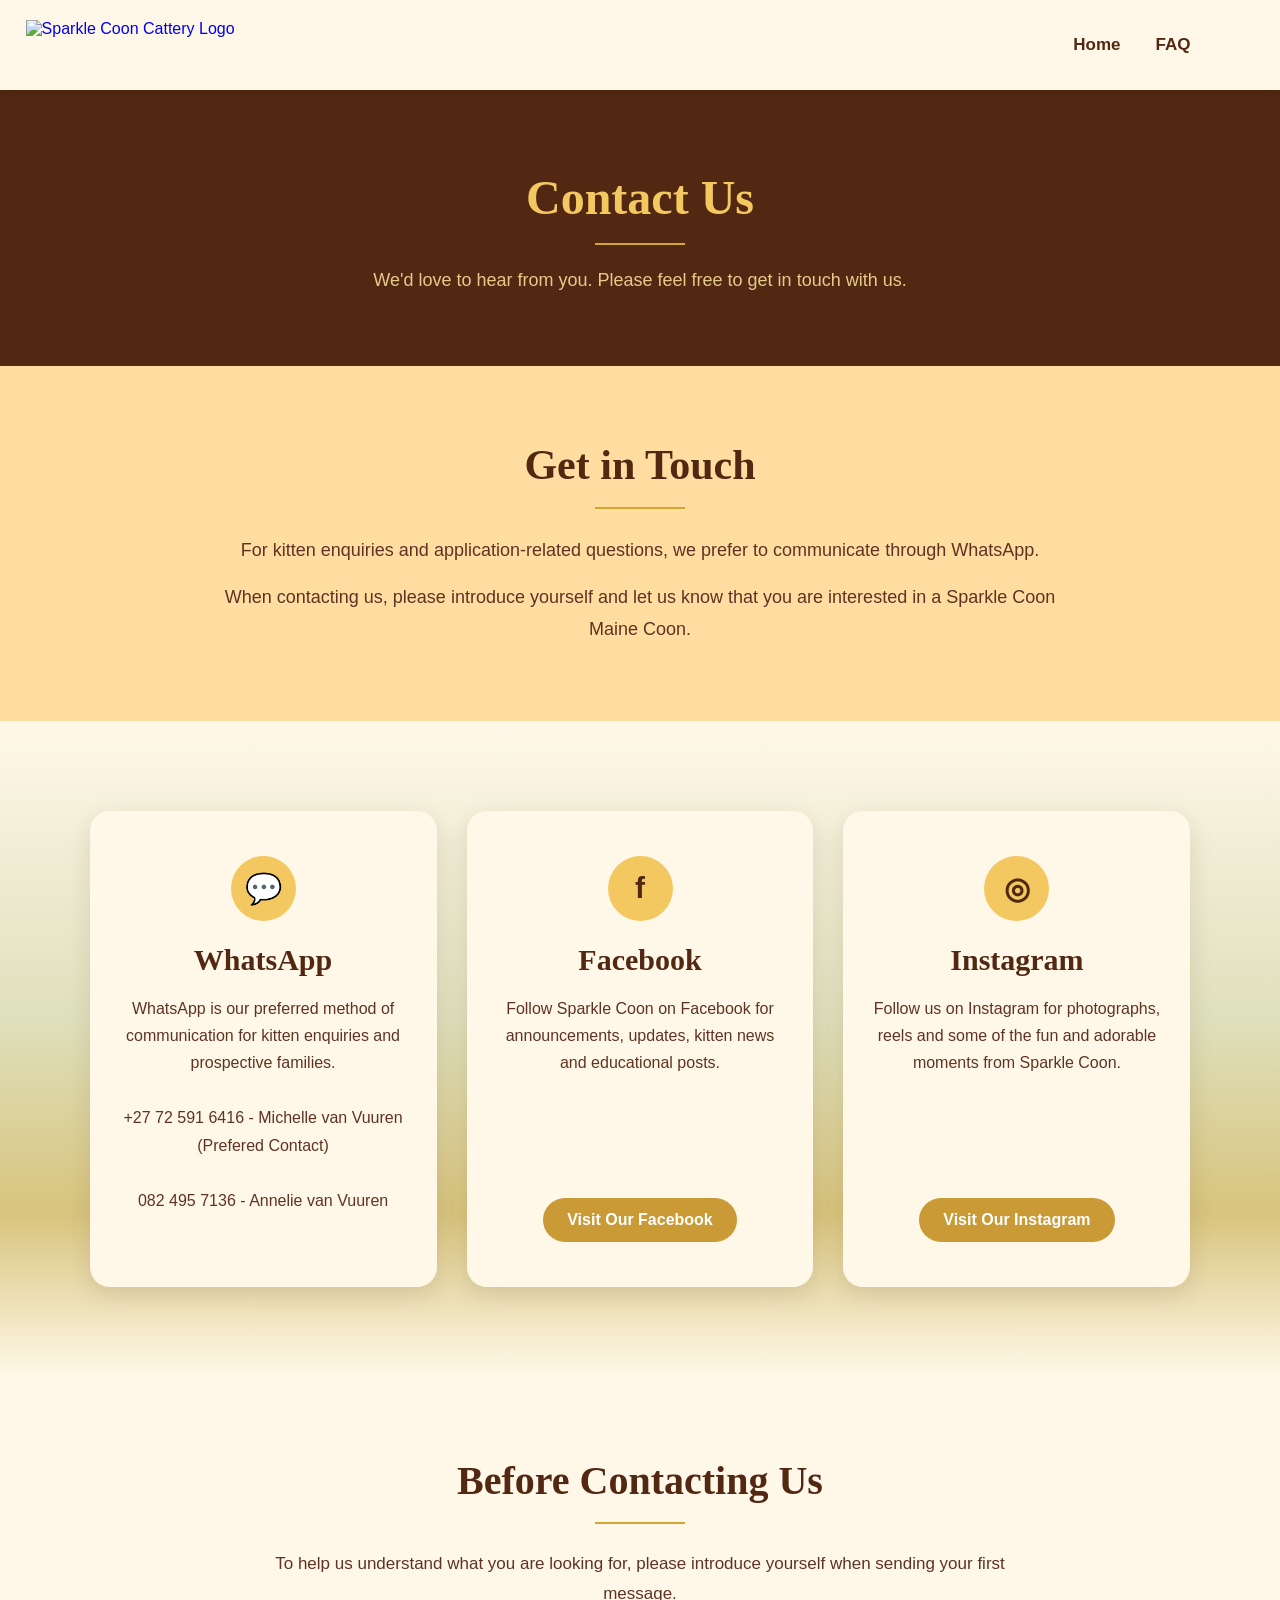
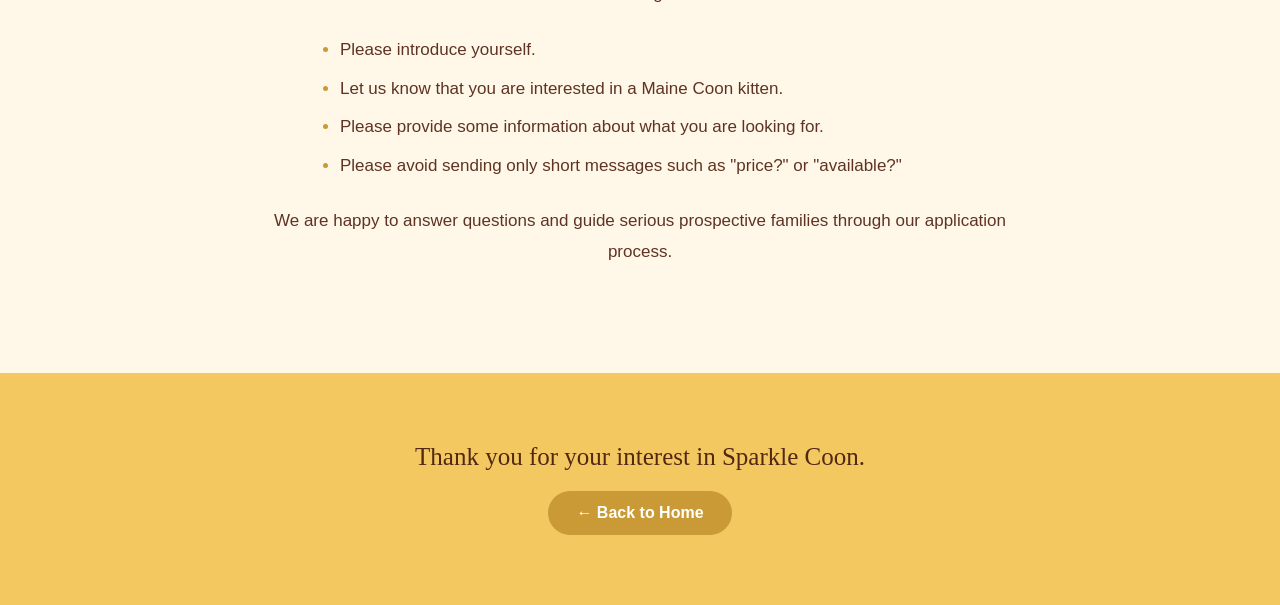
==== Contact-us.html @ 23f02c30 "Add Sparkle Coon Website" ====
<!DOCTYPE html>
<html lang="en">

<head>

    <meta charset="UTF-8">

    <meta name="viewport" content="width=device-width, initial-scale=1.0">

    <title>Contact Us - Sparkle Coon</title>

    <link rel="stylesheet" href="StyleContact-us.css">

</head>


<body>


<!-- =========================
     HEADER
========================= -->

<header class="site-header">

    <a href="index.html">

        <img
            class="site-logo"
            src="images/logo.png"
            alt="Sparkle Coon Cattery Logo"
        >

    </a>


    <nav>

        <a href="index.html">Home</a>

        <a href="FAQ.html">FAQ</a>

    </nav>

</header>



<!-- =========================
     PAGE INTRO
========================= -->

<section class="contact-intro">

    <h1>Contact Us</h1>

    <p>
        We'd love to hear from you.
        Please feel free to get in touch with us.
    </p>

</section>



<!-- =========================
     CONTACT INTRODUCTION
========================= -->

<section class="contact-about">

    <h2>Get in Touch</h2>

    <div class="heading-line"></div>

    <p>
        For kitten enquiries and application-related questions,
        we prefer to communicate through WhatsApp.
    </p>

    <p>
        When contacting us, please introduce yourself and let us
        know that you are interested in a Sparkle Coon Maine Coon.
    </p>

</section>



<!-- =========================
     CONTACT OPTIONS
========================= -->

<section class="contact-section">


    <!-- =========================
         WHATSAPP
    ========================== -->

    <div class="contact-card">

        <div class="contact-icon">
            💬
        </div>

        <h2>WhatsApp</h2>

        <p>
            WhatsApp is our preferred method of communication
            for kitten enquiries and prospective families.
        </p>

        <p> +27 72 591 6416 - Michelle van Vuuren (Prefered Contact)</p>
        <p> 082 495 7136 - Annelie van Vuuren </p>
        

    </div>



    <!-- =========================
         FACEBOOK
    ========================== -->

    <div class="contact-card">

        <div class="contact-icon">
            f
        </div>

        <h2>Facebook</h2>

        <p>
            Follow Sparkle Coon on Facebook for announcements,
            updates, kitten news and educational posts.
        </p>

    
        <a href="https://www.facebook.com/Sparklecoon"
        class="contact-button"
       target="_blank">
        
    
            Visit Our Facebook

        </a>

    </div>



    <!-- =========================
         INSTAGRAM
    ========================== -->

    <div class="contact-card">

        <div class="contact-icon">
            ◎
        </div>

        <h2>Instagram</h2>

        <p>
            Follow us on Instagram for photographs, reels and
            some of the fun and adorable moments from Sparkle Coon.
        </p>

        <a
            href="https://www.instagram.com/sparklecoon_mainecooncattery/"
            class="contact-button"
            target="_blank"
        >
            Visit Our Instagram

        </a>

    </div>


</section>



<!-- =========================
     BEFORE CONTACTING US
========================= -->

<section class="contact-note">

    <h2>Before Contacting Us</h2>

    <div class="heading-line"></div>


    <p>
        To help us understand what you are looking for,
        please introduce yourself when sending your first message.
    </p>


    <ul>

        <li>
            Please introduce yourself.
        </li>

        <li>
            Let us know that you are interested in a Maine Coon kitten.
        </li>

        <li>
            Please provide some information about what you are looking for.
        </li>

        <li>
            Please avoid sending only short messages such as
            "price?" or "available?"
        </li>

    </ul>


    <p class="contact-note-bottom">

        We are happy to answer questions and guide serious
        prospective families through our application process.

    </p>

</section>



<!-- =========================
     FOOTER
========================= -->

<section class="contact-footer">

    <p>
        Thank you for your interest in Sparkle Coon.
    </p>

    <a href="index.html" class="cat-button">
        ← Back to Home
    </a>

</section>



</body>

</html>
---- StyleContact-us.css ----
/* =========================
   RESET
========================= */

* {

    margin: 0;

    padding: 0;

    box-sizing: border-box;

}


/* =========================
   BODY
========================= */

body {

    font-family: Arial, Helvetica, sans-serif;

    background: #fff8e8;

    color: #5f3323;

}


/* =========================
   HEADER
========================= */

.site-header {

    height: 90px;

    background: #fff8e8;

    display: flex;

    justify-content: flex-end;

    align-items: center;

    padding: 0 7%;

    position: relative;

    box-shadow:
        0 2px 10px rgba(0, 0, 0, 0.10);

    z-index: 10;

}


.site-logo {

    position: absolute;

    left: 2%;

    top: 20px;

    width: 225px;

    height: 225px;

    object-fit: contain;

    z-index: 20;

}


.site-header nav {

    display: flex;

    align-items: center;

    gap: 35px;

}


.site-header nav a {

    text-decoration: none;

    color: #522813;

    font-size: 17px;

    font-weight: bold;

}


.site-header nav a:hover {

    color: #c59d5f;

}


/* =========================
   PAGE INTRO
========================= */

.contact-intro {

    background: #522813;

    text-align: center;

    padding: 80px 20px 70px;

}


.contact-intro h1 {

    font-family: Georgia, serif;

    font-size: 48px;

    color: #f4c861;

    margin-bottom: 18px;

}


.contact-intro h1::after {

    content: "";

    display: block;

    width: 90px;

    height: 2px;

    background: #d6a532;

    margin: 18px auto 0;

}


.contact-intro p {

    font-size: 18px;

    line-height: 1.7;

    color: #e6ca8a;

    max-width: 700px;

    margin: 20px auto 0;

}


/* =========================
   INTRODUCTION
========================= */

.contact-about {

    text-align: center;

    padding: 75px 8% 60px;

    background: #ffdda1;

}


.contact-about h2 {

    font-family: Georgia, serif;

    font-size: 42px;

    color: #522813;

}


.heading-line {

    width: 90px;

    height: 2px;

    background: #d6a532;

    margin: 18px auto 25px;

}


.contact-about p {

    max-width: 850px;

    margin: 0 auto 15px;

    font-size: 18px;

    line-height: 1.8;

}


/* =========================
   CONTACT SECTION
========================= */

.contact-section {

    padding: 90px 7%;

    display: grid;

    grid-template-columns: repeat(3, 1fr);

    gap: 30px;

    background: linear-gradient(
        to bottom,
        #fff8e8 0%,
        #dfe0bd 45%,
        #d8c47d 75%,
        #fff8e8 100%
    );

}


/* =========================
   CONTACT CARD
========================= */

.contact-card {

    background: #fff8e8;

    padding: 45px 30px;

    border-radius: 20px;

    text-align: center;

    box-shadow:
        0 8px 25px rgba(70, 45, 25, 0.13);

    display: flex;

    flex-direction: column;

    align-items: center;

    transition:
        transform 0.25s ease,
        box-shadow 0.25s ease;

}


.contact-card:hover {

    transform: translateY(-5px);

    box-shadow:
        0 12px 30px rgba(70, 45, 25, 0.18);

}


/* =========================
   CONTACT ICON
========================= */

.contact-icon {

    width: 65px;

    height: 65px;

    border-radius: 50%;

    background: #f4c861;

    color: #522813;

    display: flex;

    align-items: center;

    justify-content: center;

    font-size: 30px;

    font-weight: bold;

    margin-bottom: 22px;

}


.contact-card h2 {

    font-family: Georgia, serif;

    font-size: 30px;

    color: #522813;

    margin-bottom: 18px;

}


.contact-card p {

    font-size: 16px;

    line-height: 1.7;

    max-width: 320px;

    margin-bottom: 28px;

    flex-grow: 1;

}


/* =========================
   CONTACT BUTTON
========================= */

.contact-button {

    display: inline-block;

    padding: 13px 24px;

    background: #c99a35;

    color: white;

    text-decoration: none;

    border-radius: 25px;

    font-weight: bold;

    transition:
        background 0.3s ease,
        transform 0.2s ease;

}


.contact-button:hover {

    background: #a97922;

    transform: translateY(-2px);

}


/* =========================
   CONTACT NOTE
========================= */

.contact-note {

    text-align: center;

    padding: 80px 8%;

    background: #fff8e8;

}


.contact-note h2 {

    font-family: Georgia, serif;

    font-size: 40px;

    color: #522813;

}


.contact-note > p {

    max-width: 800px;

    margin: 0 auto 25px;

    font-size: 17px;

    line-height: 1.8;

}


.contact-note ul {

    max-width: 650px;

    margin: 0 auto 25px;

    text-align: left;

    padding-left: 25px;

}


.contact-note li {

    font-size: 17px;

    line-height: 1.8;

    margin-bottom: 8px;

}


.contact-note li::marker {

    color: #c99a35;

}


.contact-note-bottom {

    margin-top: 25px !important;

}


/* =========================
   FOOTER
========================= */

.contact-footer {

    text-align: center;

    padding: 70px 20px;

    background: #f4c861;

}


.contact-footer p {

    font-family: Georgia, serif;

    font-size: 25px;

    color: #522813;

    margin-bottom: 20px;

}


.cat-button {

    display: inline-block;

    padding: 13px 28px;

    background: #c99a35;

    color: white;

    text-decoration: none;

    border-radius: 25px;

    font-weight: bold;

    transition:
        background 0.3s ease,
        transform 0.2s ease;

}


.cat-button:hover {

    background: #a97922;

    transform: translateY(-2px);

}


/* =========================
   TABLET
========================= */

@media (max-width: 900px) {

    .site-logo {

        width: 180px;

        height: 180px;

    }


    .contact-section {

        grid-template-columns: 1fr;

        padding: 70px 10%;

    }


    .contact-card {

        max-width: 550px;

        width: 100%;

        margin: 0 auto;

    }

}


/* =========================
   PHONE
========================= */

@media (max-width: 650px) {

    .site-header {

        height: 75px;

        padding-right: 5%;

    }


    .site-logo {

        width: 130px;

        height: 130px;

        top: 15px;

        left: 2%;

    }


    .site-header nav {

        gap: 15px;

    }


    .site-header nav a {

        font-size: 14px;

    }


    .contact-intro {

        padding: 60px 20px;

    }


    .contact-intro h1 {

        font-size: 38px;

    }


    .contact-intro p {

        font-size: 16px;

    }


    .contact-about {

        padding: 60px 7% 45px;

    }


    .contact-about h2 {

        font-size: 36px;

    }


    .contact-about p {

        font-size: 16px;

    }


    .contact-section {

        padding: 60px 7%;

    }


    .contact-card {

        padding: 35px 25px;

    }


    .contact-note {

        padding: 60px 7%;

    }


    .contact-note h2 {

        font-size: 34px;

    }


    .contact-note li {

        font-size: 16px;

    }


    .contact-footer {

        padding: 60px 20px;

    }

}
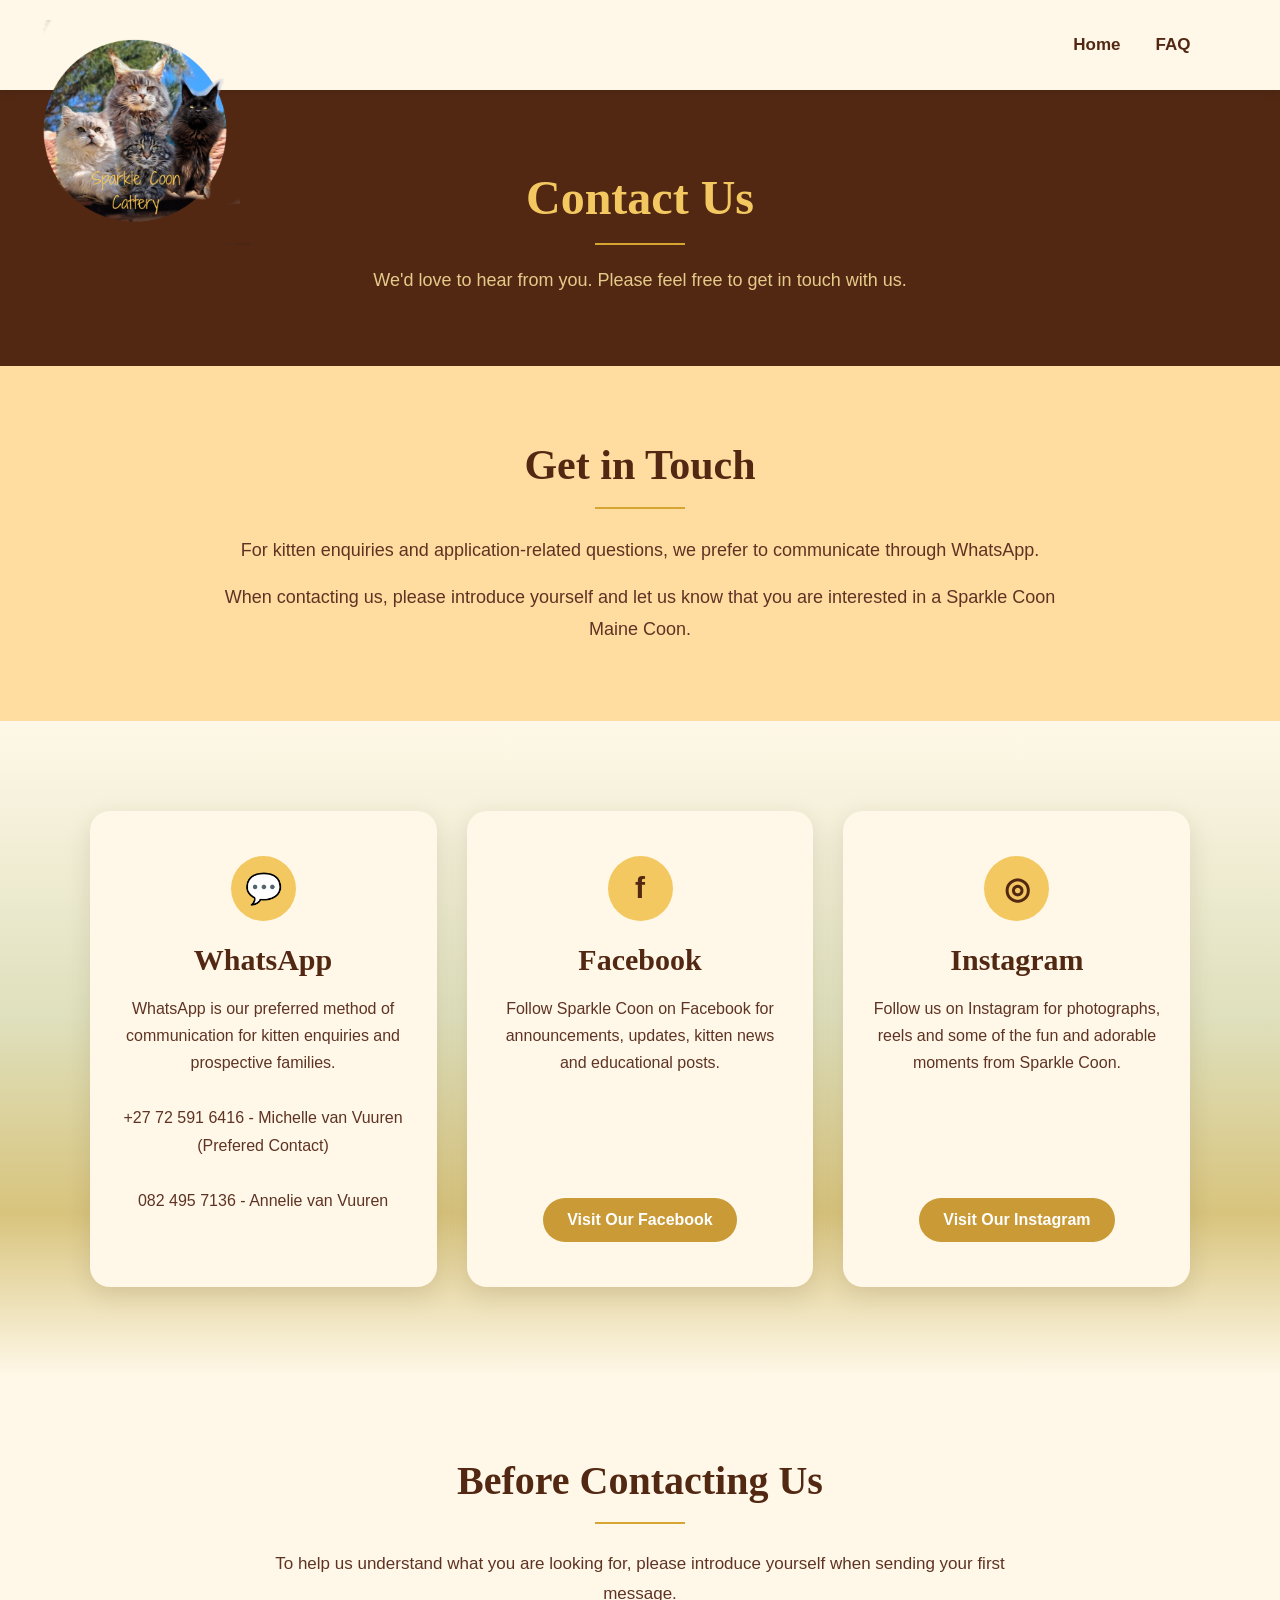
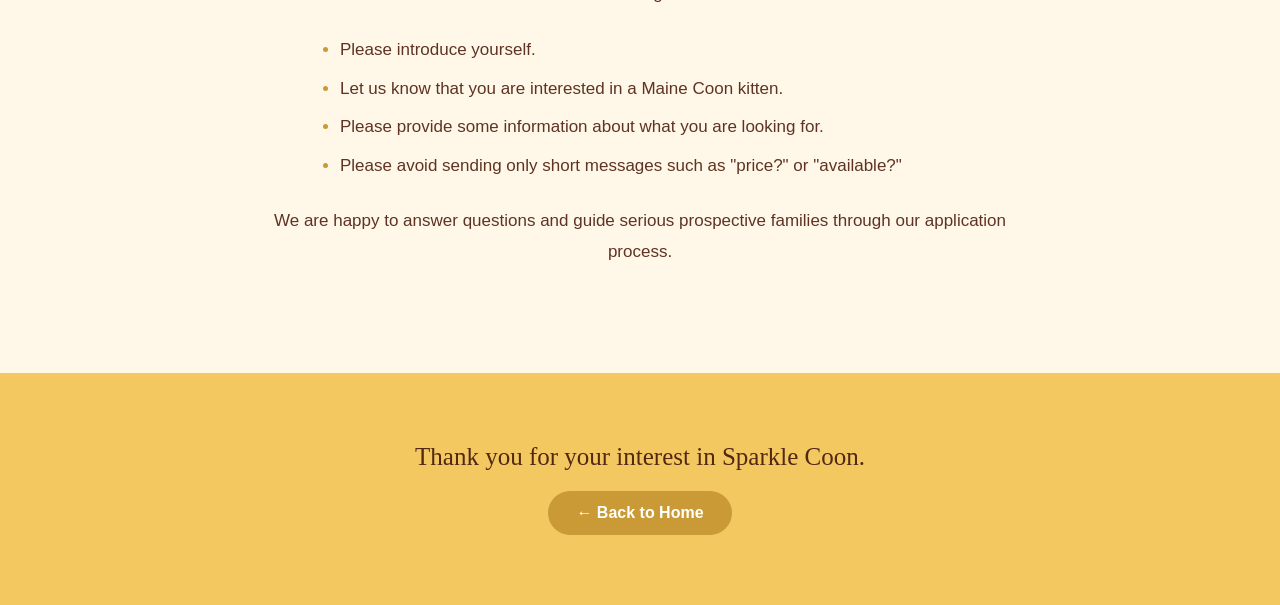
==== commit f6902690: "Fix Page links and logo" ====
--- a/Contact-us.html
+++ b/Contact-us.html
@@ -28,7 +28,7 @@
 
         <img
             class="site-logo"
-            src="images/logo.png"
+            src="images/Logo.png"
             alt="Sparkle Coon Cattery Logo"
         >
 
